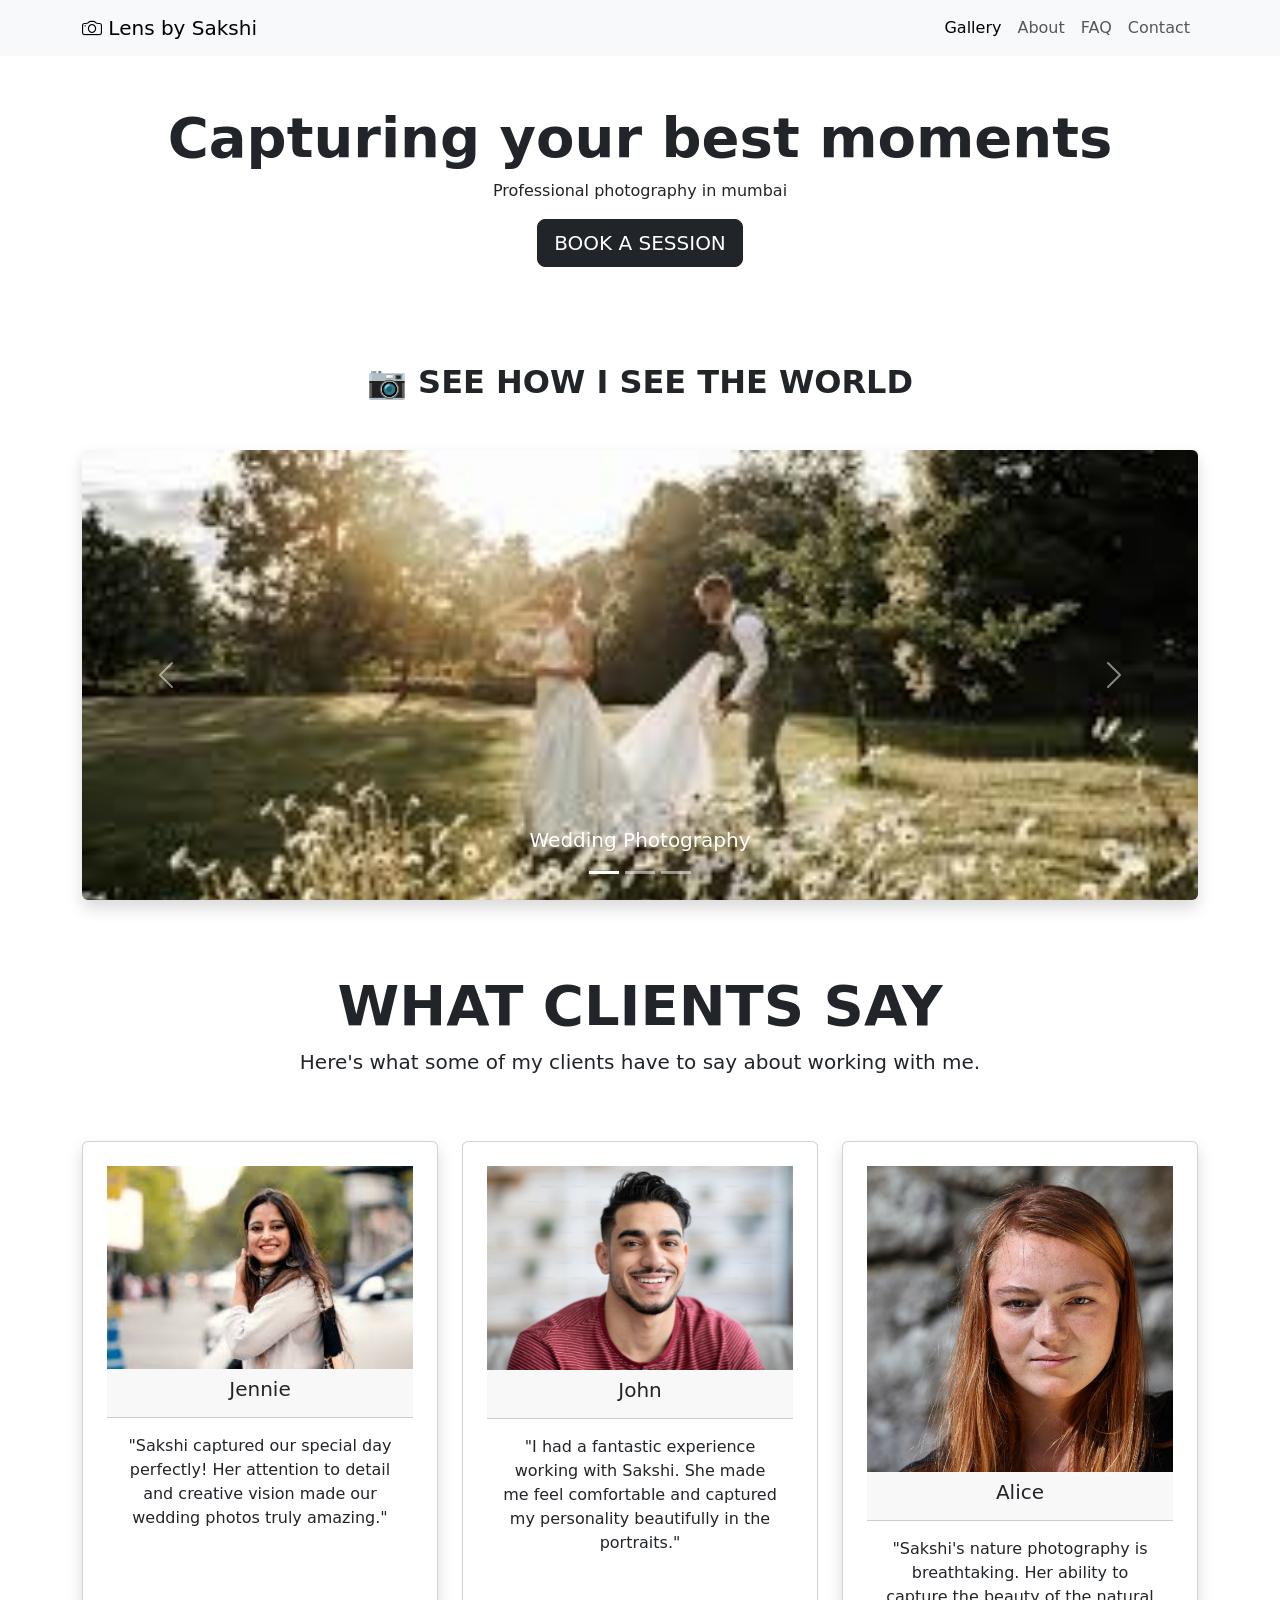
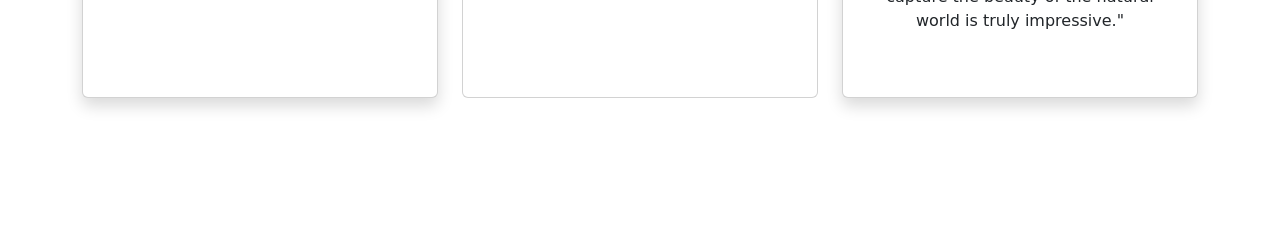
==== Standard-portfolio-page/index.html @ aa7610a7 "done yer testimonials" ====
<!DOCTYPE html>
<html lang="en">
<head>
    <meta charset="UTF-8">
    <meta name="viewport" content="width=device-width, initial-scale=1.0">
    <title>Lens by Sakshi &#128248;</title>
    <link href="https://cdn.jsdelivr.net/npm/bootstrap@5.3.8/dist/css/bootstrap.min.css" rel="stylesheet" integrity="sha384-sRIl4kxILFvY47J16cr9ZwB07vP4J8+LH7qKQnuqkuIAvNWLzeN8tE5YBujZqJLB" crossorigin="anonymous">
    <link href="https://cdn.jsdelivr.net/npm/bootstrap-icons@1.10.5/font/bootstrap-icons.css" rel="stylesheet">
    <link rel="stylesheet" href="style.css"> 
</head>
<body>
                                    <!-- Navbar-->

<nav class="navbar navbar-expand-lg bg-light sticky-top">
    <div class="container">
        <a class="navbar-brand bi bi-camera" href="#"> Lens by Sakshi</a>
        <button class="navbar-toggler" type="button" data-bs-toggle="collapse" data-bs-target="#navbarcollapse">
            <span class="navbar-toggler-icon"></span>
        </button>
        <div class="collapse navbar-collapse" id="navbarcollapse">
            <ul class="navbar-nav ms-auto">
              <li class="nav-item"><a class="nav-item nav-link active" href="#gallery">Gallery</a></li>
              <li class="nav-item"><a class="nav-item nav-link" href="#about">About</a></li>
              <li class="nav-item"><a class="nav-item nav-link" href="#faq">FAQ</a></li>
              <li class="nav-item"><a class="nav-item nav-link" href="#contact">Contact</a></li>
            </ul>
        </div>
    </div>
</nav>

                            <!--hero section-->
<main>
<section class="hero text-center py-5">
<div class="container">
 <h1 class="display-4 fw-bold">Capturing your best moments</h1>
 <p class="lead-3">Professional photography in mumbai</p>
 <a href="#contact" class="btn btn-dark btn-lg btn-outline-black  ">BOOK A SESSION </a>
</div>
</section>

                     <!--gallery grid---->
<section id="gallery" class="py-5">
  <div class="container">
    <h2 class="text-center fw-bold mb-5">📷 SEE HOW I SEE THE WORLD</h2>

    <!-- Main carousel div with id here -->
    <div id="carouselindicator" class="carousel slide" data-bs-ride="carousel">

      <!-- Indicators -->
      <div class="carousel-indicators">
        <button type="button" data-bs-target="#carouselindicator" data-bs-slide-to="0" class="active" aria-label="Slide 1"></button>
        <button type="button" data-bs-target="#carouselindicator" data-bs-slide-to="1" aria-label="Slide 2"></button>
        <button type="button" data-bs-target="#carouselindicator" data-bs-slide-to="2" aria-label="Slide 3"></button>
      </div>

      <!-- Slides -->
      <div class="carousel-inner rounded shadow">

        <div class="carousel-item active">
          <img src="images.jpg" class="d-block w-100" style="height:450px; object-fit:cover;" alt="Wedding">
          <div class="carousel-caption d-none d-md-block">
            <h5>Wedding Photography</h5>
          </div>
        </div>

        <div class="carousel-item">
          <img src="images (1).jpg" class="d-block w-100" style="height:450px; object-fit:cover;" alt="Portrait">
          <div class="carousel-caption d-none d-md-block">
            <h5>Portrait Photography</h5>
          </div>
        </div>

        <div class="carousel-item">
          <img src="images (2).jpg" class="d-block w-100" style="height:450px; object-fit:cover;" alt="Nature">
          <div class="carousel-caption d-none d-md-block">
            <h5>Nature Photography</h5>
          </div>
        </div>

      </div>

      <!-- Controls -->
      <button class="carousel-control-prev" type="button" data-bs-target="#carouselindicator" data-bs-slide="prev">
        <span class="carousel-control-prev-icon"></span>
        <span class="visually-hidden">Previous</span>
      </button>

      <button class="carousel-control-next" type="button" data-bs-target="#carouselindicator" data-bs-slide="next">
        <span class="carousel-control-next-icon"></span>
        <span class="visually-hidden">Next</span>
      </button>

    </div>
  </div>
</section>
      
        

                         <!--Testimonials-->

 <section id="about">
    <h2 class=" display-4 fw-bold text-center mt-4">WHAT CLIENTS SAY</h2>
    <p class="lead text-center ">Here's what some of my clients have to say about working with me.</p>

    <!--testimonials grid-->
   <div class="container  py-5">
    <div class="row g-10">
        <div class="col-md-4">

            <!--card1-->
            <div class="card h-100 text-center p-4 mb-4 shadow">
                <img src="c1.jpg" class="img-fluid " alt="Client">
                <div class="card-header">
                    <h5 class="card-title">Jennie</h5>
                </div>
                <div class="card-body">
                    <p class="card-text">"Sakshi captured our special day perfectly! Her attention to detail and creative vision made our wedding photos truly amazing."</p>
                </div>
            </div>
        </div>    


            <!--card2-->
         <div class="col-md-4">   
         <div class="card h-100 text-center p-4 mb-4shadow">
            <img src="c2.avif" class= "img-fluid"  alt="Clients">
            <div class="card-header">
                <h5 class="card-title">John</h5>
            </div>
            <div class="card-body">
                <p class="card-text">"I had a fantastic experience working with Sakshi. She made me feel comfortable and captured my personality beautifully in the portraits."</p>
            </div>
         </div> 
        </div>

         <!--card3-->
         <div class="col-md-4">
         <div class="card h-100 text-center shadow p-4 mb-4">
            <img src="c3.jpg" class="img-fluid" alt="Client">
            <div class="card-header">
                <h5 class="card-title">Alice</h5>
            </div>
            <div class="card-body">
                <p class="card-text">"Sakshi's nature photography is breathtaking. Her ability to capture the beauty of the natural world is truly impressive."</p>
            </div>
         </div>
        </div>
    </div>
   </div>
 </section>                        
  


                                 <!--FAQ section-->

<section id="faq" class="py-5">                                 






</main>                            












<script src="https://cdn.jsdelivr.net/npm/bootstrap@5.3.8/dist/js/bootstrap.bundle.min.js" integrity="sha384-FKyoEForCGlyvwx9Hj09JcYn3nv7wiPVlz7YYwJrWVcXK/BmnVDxM+D2scQbITxI" crossorigin="anonymous"></script>
</body>
</html>
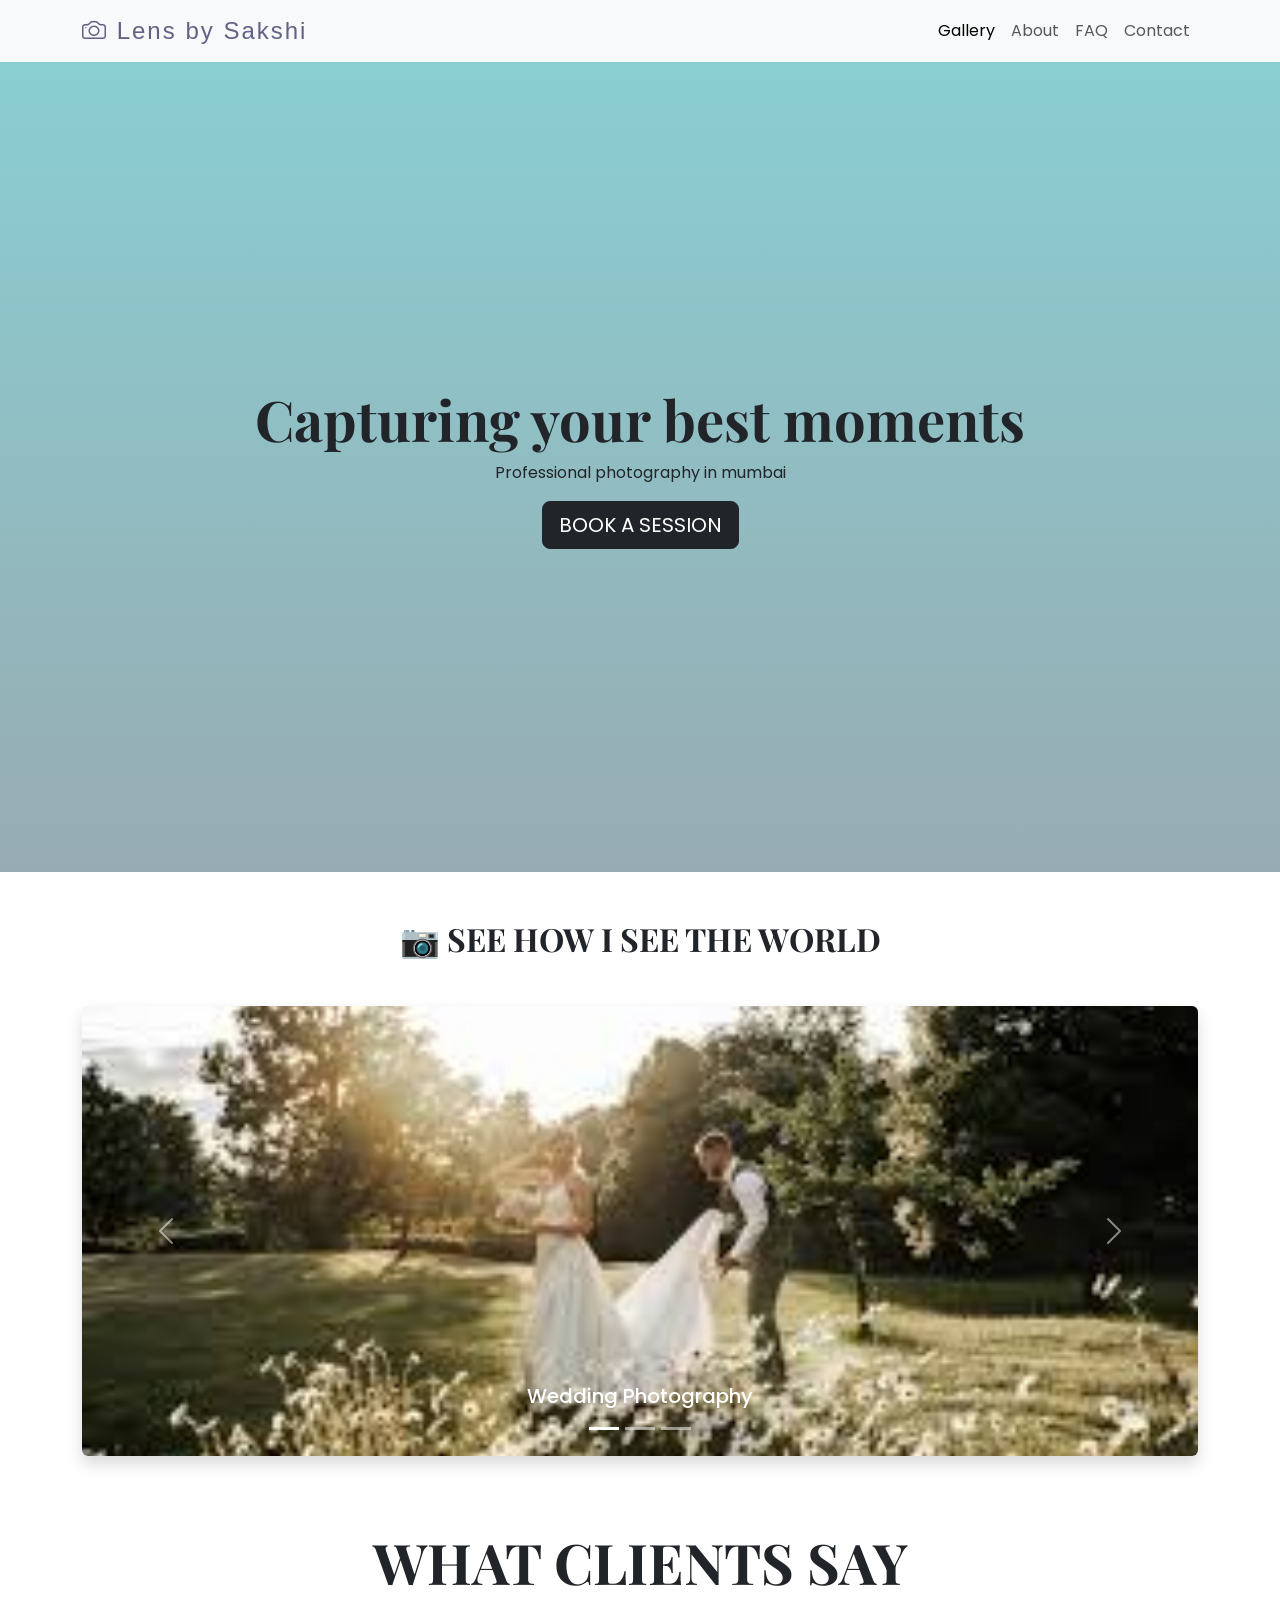
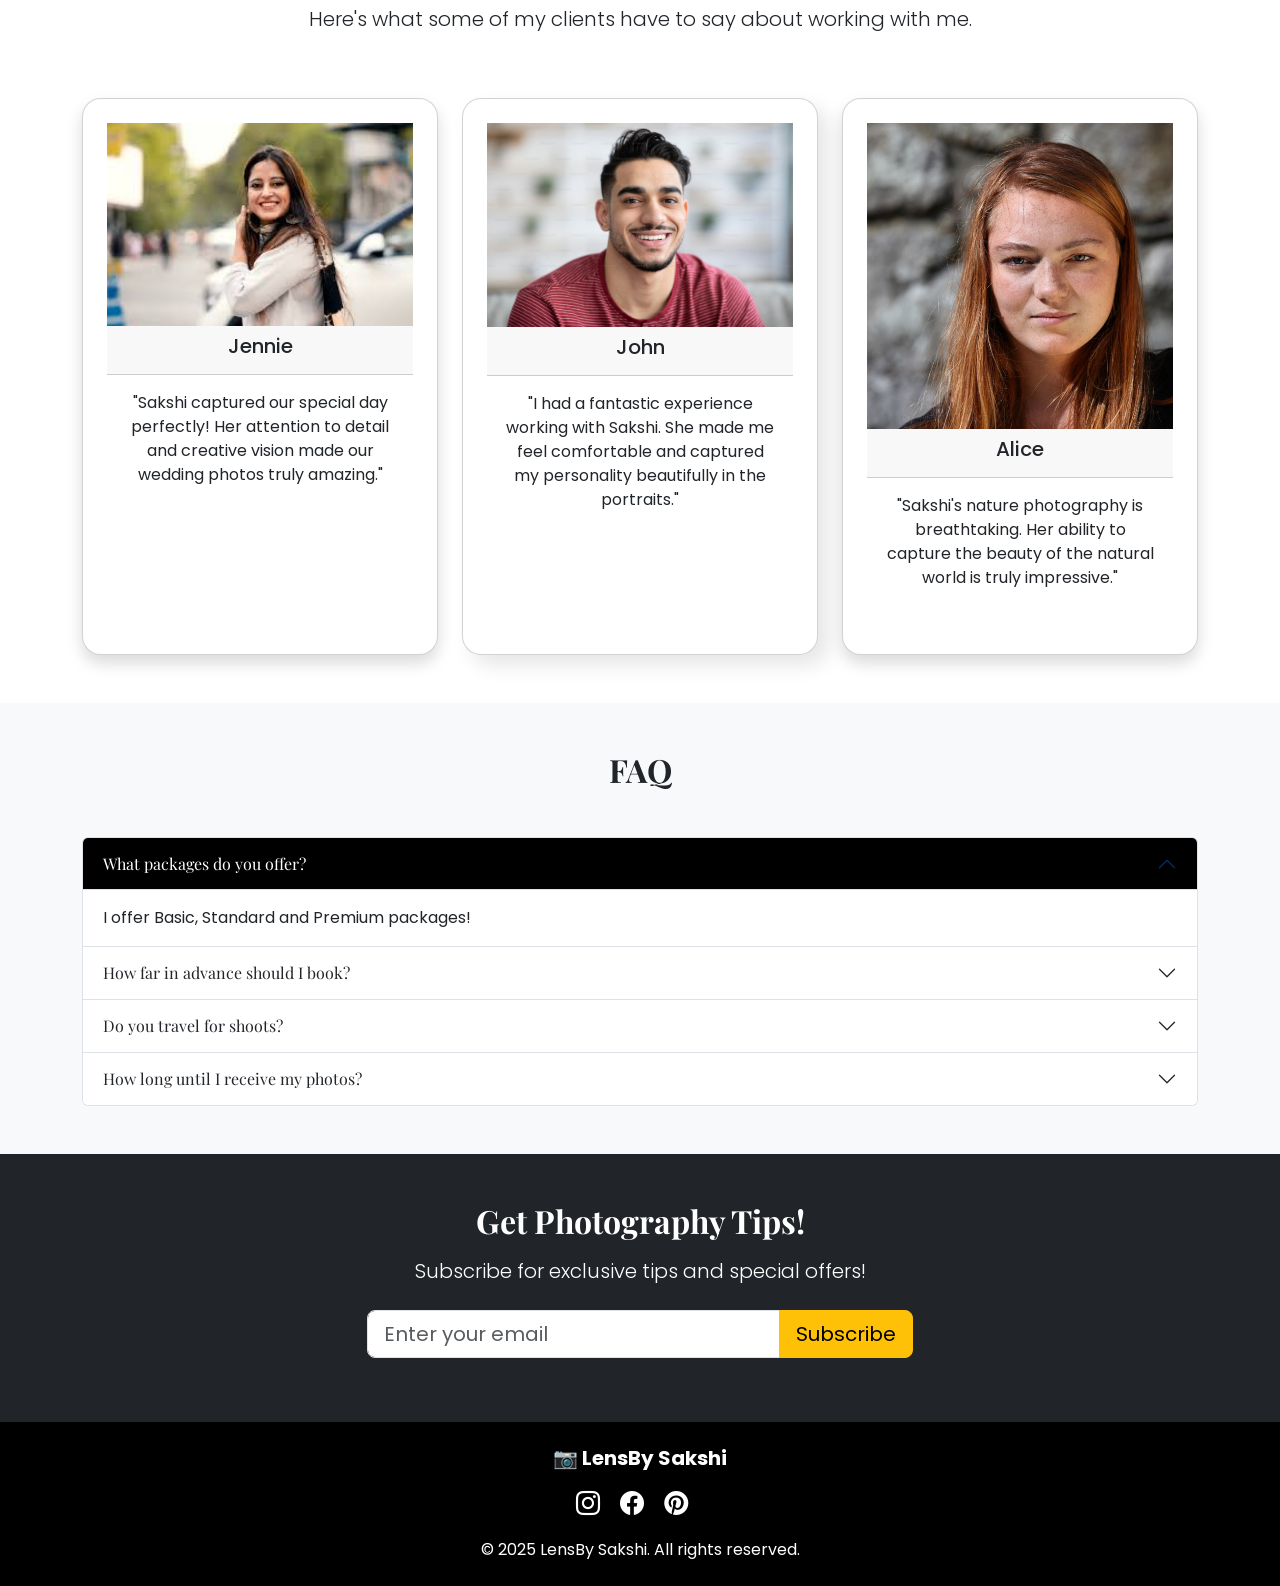
==== commit bcecb9b9: "added faq newsletter and custom css for project" ====
--- a/Standard-portfolio-page/index.html
+++ b/Standard-portfolio-page/index.html
@@ -13,7 +13,7 @@
 
 <nav class="navbar navbar-expand-lg bg-light sticky-top">
     <div class="container">
-        <a class="navbar-brand bi bi-camera" href="#"> Lens by Sakshi</a>
+        <a class="navbar-brand bi bi-camera" href="#lens" id="lens"> Lens by Sakshi</a>
         <button class="navbar-toggler" type="button" data-bs-toggle="collapse" data-bs-target="#navbarcollapse">
             <span class="navbar-toggler-icon"></span>
         </button>
@@ -152,27 +152,129 @@
 
 
                                  <!--FAQ section-->
-
-<section id="faq" class="py-5">                                 
-
-
-
-
-
-
-</main>                            
-
-
-
-
-
-
-
-
-
-
-
-
+<section id="faq" class="py-5 bg-light">
+  <div class="container">
+    <h2 class="text-center fw-bold mb-5"> FAQ</h2>
+    <div class="accordion" id="faqAccordion">
+                  <!--q1-->
+      <div class="accordion-item">
+        <h2 class="accordion-header">
+          <button class="accordion-button" type="button" data-bs-toggle="collapse" data-bs-target="#faq1">
+            What packages do you offer?
+          </button>
+        </h2>
+
+        <div id="faq1" class="accordion-collapse collapse show">
+          <div class="accordion-body">I offer Basic, Standard and Premium packages!</div>
+        </div>
+      </div>
+
+      <!--q2-->
+      <div class="accordion-item">
+        <h2 class="accordion-header">
+          <button class="accordion-button collapsed" type="button" data-bs-toggle="collapse" data-bs-target="#faq2">
+            How far in advance should I book?
+          </button>
+        </h2>
+        <div id="faq2" class="accordion-collapse collapse">
+          <div class="accordion-body">Book 2-4 weeks ahead. For weddings, 3-6 months!</div>
+        </div>
+      </div>
+
+      <!--q3-->
+
+      <div class="accordion-item">
+        <h2 class="accordion-header">
+          <button class="accordion-button collapsed" type="button" data-bs-toggle="collapse" data-bs-target="#faq3">
+            Do you travel for shoots?
+          </button>
+        </h2>
+
+
+        <div id="faq3" class="accordion-collapse collapse">
+          <div class="accordion-body">Yes! I travel across India. Travel charges may apply outside Mumbai.</div>
+        </div>
+      </div>
+
+
+      <!--q4-->
+      <div class="accordion-item">
+        <h2 class="accordion-header">
+          <button class="accordion-button collapsed" type="button" data-bs-toggle="collapse" data-bs-target="#faq4">
+            How long until I receive my photos?
+          </button>
+        </h2>
+
+
+        <div id="faq4" class="accordion-collapse collapse">
+          <div class="accordion-body">Edited photos delivered within 7-10 business days!</div>
+        </div>
+      </div>
+    </div>
+  </div>
+</section>
+
+
+
+                                  <!--newsletter section-->
+<section id="newsletter" class="py-5 bg-dark text-white text-center">
+  <div class="container">
+    <h2 class="fw-bold mb-3"> Get Photography Tips!</h2>
+    <p class="lead mb-4">Subscribe for exclusive tips and special offers!</p>
+
+
+    <!--email input and subscribe button-->
+    <div class="row justify-content-center">
+      <div class="col-md-6">
+        <div class="input-group">
+          <input type="email" id="emailInput" class="form-control form-control-lg" placeholder="Enter your email">
+          <button class="btn btn-warning btn-lg" onclick="subscribe()">Subscribe</button>
+        </div>
+        <p id="message" class="mt-3"></p>
+      </div>
+    </div>
+  </div>
+</section>
+
+
+
+                                                   <!--footer-->
+          
+<footer class="bg-black text-white text-center py-4">
+  <div class="container">
+    <h5 class="fw-bold mb-3">📷 LensBy Sakshi</h5>
+    <a href="#" class="text-white me-3"><i class="bi bi-instagram fs-4"></i></a>
+    <a href="#" class="text-white me-3"><i class="bi bi-facebook fs-4"></i></a>
+    <a href="#" class="text-white me-3"><i class="bi bi-pinterest fs-4"></i></a>
+    <p class="mt-3 mb-0">© 2025 LensBy Sakshi. All rights reserved.</p>
+  </div>
+</footer>
+
+
+
+
+
+
+
+
+
+
+
+
+
+<script>
+function subscribe() {
+  const email = document.getElementById('emailInput').value;
+  const message = document.getElementById('message');
+  if(email === '') {
+    message.innerHTML = '⚠️ Please enter your email!';
+    message.style.color = 'red';
+  } else {
+    message.innerHTML = '🎉 Thank you for subscribing!';
+    message.style.color = 'lightgreen';
+  }
+}
+</script>
 <script src="https://cdn.jsdelivr.net/npm/bootstrap@5.3.8/dist/js/bootstrap.bundle.min.js" integrity="sha384-FKyoEForCGlyvwx9Hj09JcYn3nv7wiPVlz7YYwJrWVcXK/BmnVDxM+D2scQbITxI" crossorigin="anonymous"></script>
 </body>
 </html>                                    
--- a/Standard-portfolio-page/style.css
+++ b/Standard-portfolio-page/style.css
@@ -0,0 +1,74 @@
+@import url('https://fonts.googleapis.com/css2?family=Playfair+Display:wght@700&family=Poppins:wght@300;400;600&display=swap');
+
+* {
+  font-family: 'Poppins', sans-serif;
+  margin: 0;
+  padding: 0;
+  box-sizing: border-box;
+}
+
+h1, h2 {
+  font-family: 'Playfair Display', serif;
+}
+h2:hover{
+    color: #ecd494;
+}
+
+.hero {
+  background: linear-gradient(rgba(59, 174, 180, 0.6), rgba(82, 116, 127, 0.6)),
+  url('hero.jpg') center/cover no-repeat;
+  min-height: 90vh;
+  display: flex;
+  align-items: center;
+}
+
+/* Navbar */
+.navbar-brand {
+  font-size: 1.5rem;
+  letter-spacing: 2px;
+}
+
+.nav-link:hover {
+  color: #c9a84c !important;
+}
+
+ 
+#lens{
+    color:rgb(98, 98, 134);
+    font-family: 'Gill Sans', 'Gill Sans MT', Calibri, 'Trebuchet MS', sans-serif;
+}
+#lens:hover{
+    color: #a3905c;
+}
+/* Cards */
+.card {
+  transition: transform 0.3s ease;
+  border:solid -1px #ddd;
+  border-radius: 19px;
+  box-shadow: 10px 10px 20px rgba(21, 10, 10, 0.1);
+}
+
+.card:hover {
+  transform: translateY(-10px);
+}
+
+/* Accordion */
+.accordion-button:not(.collapsed) {
+  background-color: #000000;
+  color: white;
+}
+
+/* Smooth scroll */
+html {
+  scroll-behavior: smooth;
+}
+
+/* Footer */
+footer a {
+  text-decoration: none;
+  transition: opacity 0.3s;
+}
+
+footer a:hover {
+  opacity: 0.7;
+}
